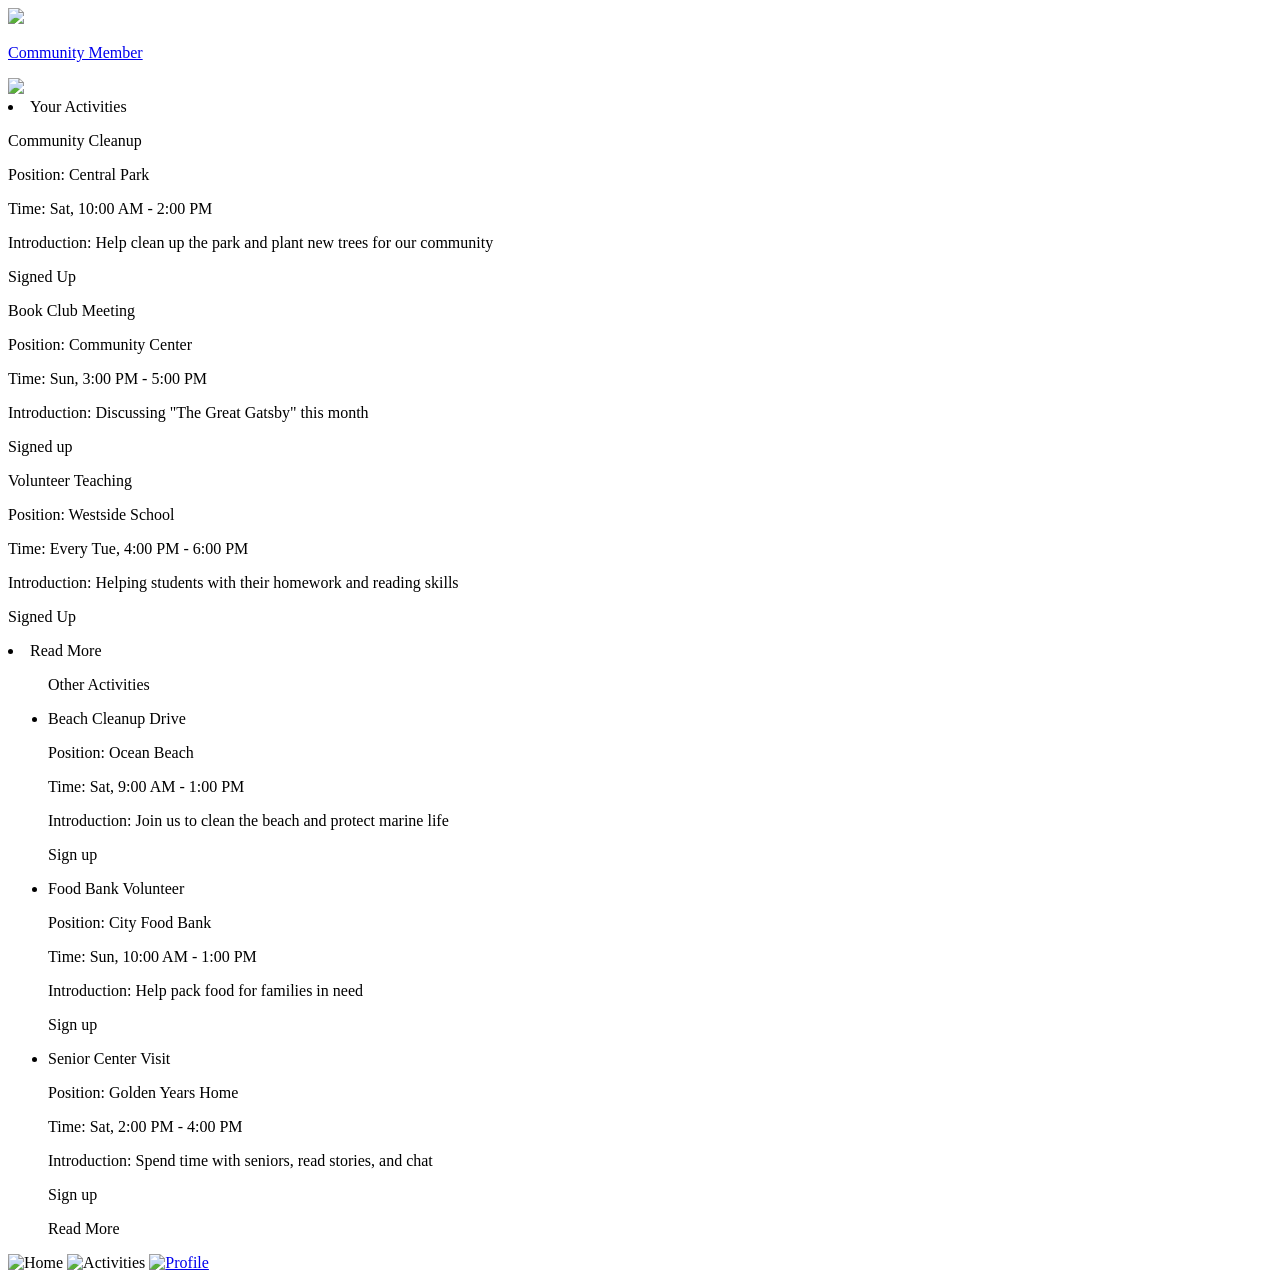
==== homepage.html @ ab3d1f2a "Add files via upload" ====
<!DOCTYPE html>
<html lang="en">
    <head>
        <meta charset="UTF-8">
        <link rel="stylesheet" href="/Final-1/homepage.css">
        <meta name="viewport" content="width=device-width, initial-scale=1.0">
    </head>
    <body>
        <div class="activities">
        <div class="head">
            <a href="/Final-1/user's info.html" class="profile">
            <img src="/Final-1/images/user-hexagon.png" class="user">
            <p class="username" id="nameInput"></p>
            </a>
            <img src="/Final-1/images/cog.png" class="setting">
        </div>
        <div class="content-wrapper">
        <div class="UA">
            <li class="ya">Your Activities</li>
            <div class="yai">
                <p class="yai1">Community Cleanup</p>
                    <p class="activities-title">Position: Central Park</p>
                    <p class="yai3">Time: Sat, 10:00 AM - 2:00 PM</p>
                    <p>Introduction: Help clean up the park and plant new trees for our community</p>
                    <p class="signed">Signed Up</p>
            </div>
            <div class="ua1">
                <p class="activities-title">Book Club Meeting</p>
                    <p class="ua1p">Position: Community Center</p>
                    <p>Time: Sun, 3:00 PM - 5:00 PM</p>
                    <p>Introduction: Discussing "The Great Gatsby" this month</p>
                    <p class="signed">Signed up</p>
            </div>
            <div class="ua2">
                <p class="activities-title">Volunteer Teaching</p>
                    <p>Position: Westside School</p>
                    <p>Time: Every Tue, 4:00 PM - 6:00 PM</p>
                    <p>Introduction: Helping students with their homework and reading skills</p>
                    <p class="signed">Signed Up</p>
            </div>
            <li class="read-more">Read More</li>
        </div>
        <ul class="else">
            <p class="E-title">Other Activities</p>
            <div class="ea1">
                    <li class="activities-title">Beach Cleanup Drive</li>
                    <p>Position: Ocean Beach</p>
                    <p>Time: Sat, 9:00 AM - 1:00 PM</p>
                    <p>Introduction: Join us to clean the beach and protect marine life</p>
                    <p class="sign">Sign up</p>
                </div>
                
                <div class="ea2">
                    <li class="acticities-title">Food Bank Volunteer</li>
                    <p>Position: City Food Bank</p>
                    <p>Time: Sun, 10:00 AM - 1:00 PM</p>
                    <p>Introduction: Help pack food for families in need</p>
                    <p class="sign">Sign up</p>
                </div>
                
                <div class="ea3">
                    <li class="activities-title">Senior Center Visit</li>
                    <p>Position: Golden Years Home</p>
                    <p>Time: Sat, 2:00 PM - 4:00 PM</p>
                    <p>Introduction: Spend time with seniors, read stories, and chat</p>
                    <p class="sign">Sign up</p>
                </div>  
                <p class="read-more">Read More</p>
            </ul>
            </div>  
        </ul>
    </div>
</div>
        <div class="under">
            <img src="/Final-1/images/home-alt.png"class="st1" alt="Home">
            <img src="/Final-1/images/browser-activity.png" class="st2" alt="Activities">
            <a href="/Final-1/user's info.html">
            <img src="/Final-1/images/group.png" class="st3" alt="Profile">
            </a>
        </div>
    <script>
        document.addEventListener('DOMContentLoaded', function() {
            const userNameElement = document.getElementById('nameInput');
            const userName = localStorage.getItem('username') || 'Community Member';
            userNameElement.textContent = userName;
        });
    </script>
    </body>
</html>
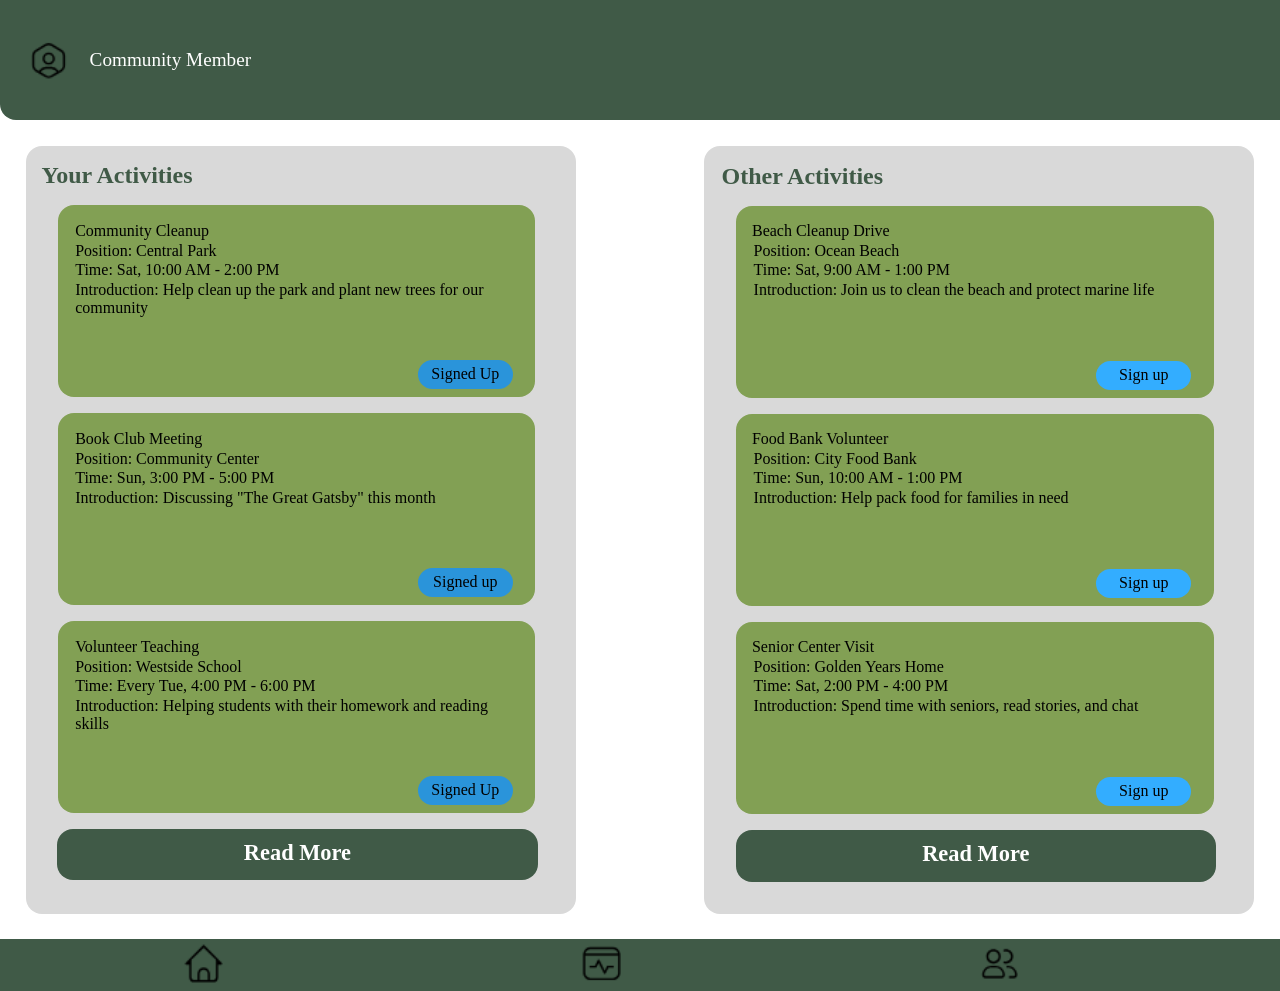
==== commit 8c7ba6d1: "Fix HTML structure and update links" ====
--- a/homepage.html
+++ b/homepage.html
@@ -2,17 +2,17 @@
 <html lang="en">
     <head>
         <meta charset="UTF-8">
-        <link rel="stylesheet" href="/Final-1/homepage.css">
+        <link rel="stylesheet" href="homepage.css">
         <meta name="viewport" content="width=device-width, initial-scale=1.0">
     </head>
     <body>
         <div class="activities">
         <div class="head">
-            <a href="/Final-1/user's info.html" class="profile">
-            <img src="/Final-1/images/user-hexagon.png" class="user">
+            <a href="sign.html" class="profile">
+            <img src="images/user-hexagon.png" class="user">
             <p class="username" id="nameInput"></p>
             </a>
-            <img src="/Final-1/images/cog.png" class="setting">
+            <img src="images/cog.png" class="setting">
         </div>
         <div class="content-wrapper">
         <div class="UA">
@@ -72,10 +72,10 @@
     </div>
 </div>
         <div class="under">
-            <img src="/Final-1/images/home-alt.png"class="st1" alt="Home">
-            <img src="/Final-1/images/browser-activity.png" class="st2" alt="Activities">
-            <a href="/Final-1/user's info.html">
-            <img src="/Final-1/images/group.png" class="st3" alt="Profile">
+            <img src="images/home-alt.png"class="st1" alt="Home">
+            <img src="images/browser-activity.png" class="st2" alt="Activities">
+            <a href="sign.html">
+            <img src="images/group.png" class="st3" alt="Profile">
             </a>
         </div>
     <script>
@@ -86,4 +86,5 @@
         });
     </script>
     </body>
-</html>+
+</html>
--- a/homepage.css
+++ b/homepage.css
@@ -0,0 +1,220 @@
+html, body {
+    margin: 0;
+    padding: 0;
+    width: 100%;
+    overflow-x: hidden;
+}
+p{
+    margin: 0.1rem;
+}
+.head{
+    width: 100%;
+    height: 15vh;
+    min-height: 80px;
+    max-height: 120px;
+    background-color:#405A47;
+    border-radius: 0 0 16px 16px;
+    display: flex;
+    align-items: center;
+    justify-content: space-between;
+    padding: 0 1.5rem;
+    position: relative;
+    z-index: 10;
+}
+.profile{
+        display: flex;
+    align-items: center;
+    gap: 1rem;
+    text-decoration: none;
+    color: white;
+    transition: all 0.3s ease;
+}
+.user{
+    width: 3rem;
+    height: 3rem;
+}
+.username{
+    font-size: 1.2rem;
+    font-weight: 500;
+    bottom: 1.3rem;
+    color: white;
+    text-decoration: none;
+}
+.setting{
+    width: 3rem;
+    height: 3rem;
+    position: relative;
+    left: 93%;
+}
+.ya, .E-title{
+    font-size: 1.5rem;
+    font-weight: 600;
+    margin-bottom: 1.5rem;
+    color: #405A47;
+        margin-bottom: 0;
+}
+.ya, .yar{
+    list-style: none;
+}
+.yar{
+    position: relative;
+    left:80%;
+}
+.UA{
+    margin: 2%;
+    background-color: #D9D9D9;
+    height: 48rem;
+    width: 43%;
+    border-radius: 16px;
+    padding: 1rem;
+    box-sizing: border-box;
+}
+.yai, .ua1, .ua2{
+    background-color: #82A054;
+    width: 86%;
+    height: 10rem;
+    position: relative;
+    border-radius: 16px;
+    padding: 1rem;
+    margin: 1rem;
+}
+.else{
+    margin: 2%;
+    background-color: #D9D9D9;
+    height: 48rem;
+    width: 43%;
+    border-radius: 16px;
+    padding: 1rem;
+    list-style: none;
+    box-sizing: border-box;
+    position:relative;
+    left:6%;
+}
+.ea1{
+    background-color: #82A054;
+    width: 86%;
+    height: 10rem;
+    position: relative;
+    border-radius: 16px;
+    padding: 1rem;
+    margin: 1rem;
+}
+.ea2{
+    background-color: #82A054;
+    width: 86%;
+    height: 10rem;
+    position: relative;
+    border-radius: 16px;
+    padding: 1rem;
+    margin: 1rem;
+}
+.ea3{
+    background-color: #82A054;
+    width: 86%;
+    height: 10rem;
+    position: relative;
+    border-radius: 16px;
+    padding: 1rem;
+    margin: 1rem;
+}
+.under{
+    width: 100%;
+    height: 10%;
+    background-color: #405A47;
+    position: relative;
+    border-radius: 16px,16px,0,0;
+}
+.activities{
+    display: flex;
+    flex-direction: column;
+    width: 100%;
+    height: auto;
+}
+.content-wrapper {
+    display: flex;
+    width: 100%;
+    flex: 1;
+}
+.st1, .st2, .st3{
+    width: 3rem;
+    height: 3rem;
+    margin-left: 14%;
+    margin-right: 13%;
+    position: relative;
+    top: 15%;
+}
+.yai:hover,
+.ua1:hover,
+.ua2:hover,
+.ea1:hover,
+.ea2:hover,
+.ea3:hover,
+.read-more:hover{
+    transform: translateY(-5px);
+    box-shadow: 0 8px 24px rgba(0,0,0,0.15);
+    transition: all 0.3s ease;
+}
+.signed{
+    background-color:#2A94DA;
+    width:20%;
+    height: 15%;
+    text-align: center;
+    line-height:170%;
+    position:absolute;
+    left:75%;
+    top:80%;
+    border-radius: 15px;
+}
+.sign{
+    background-color:#33ADFF;
+    width:20%;
+    height:15%;
+    text-align: center;
+    line-height:170%;
+    position:absolute;
+    left:75%;
+    top:80%;
+    border-radius: 15px;
+}
+.sign:hover{
+    background-color:#2797E1;
+        transition: all 0.3s ease;
+        transform: translateY(-5px);
+}
+.read-more{
+    list-style:none;
+    width:92.7%;
+    background-color:#405A47;
+    height:7%;
+    margin-left:3%;
+    border-radius:16px;
+    font-size:1.4rem;
+    font-weight:600;
+    text-align:center;
+    line-height:2.1;
+    color:white;
+}
+@media only screen and (max-width:600px) {
+    .content-wrapper{
+        display: block;
+    }
+    .setting{
+        left: 87%;
+    }
+    .else, .UA{
+        width: auto;
+    }
+    .UA{
+        height: auto;
+    }
+    .else{
+        left: 0%;
+    }
+    .ua1, .ua2{
+        display: none;
+    }
+    .st1, .st2, .st3{
+        margin-left: 17;
+        margin-right: auto;
+    }
+}
